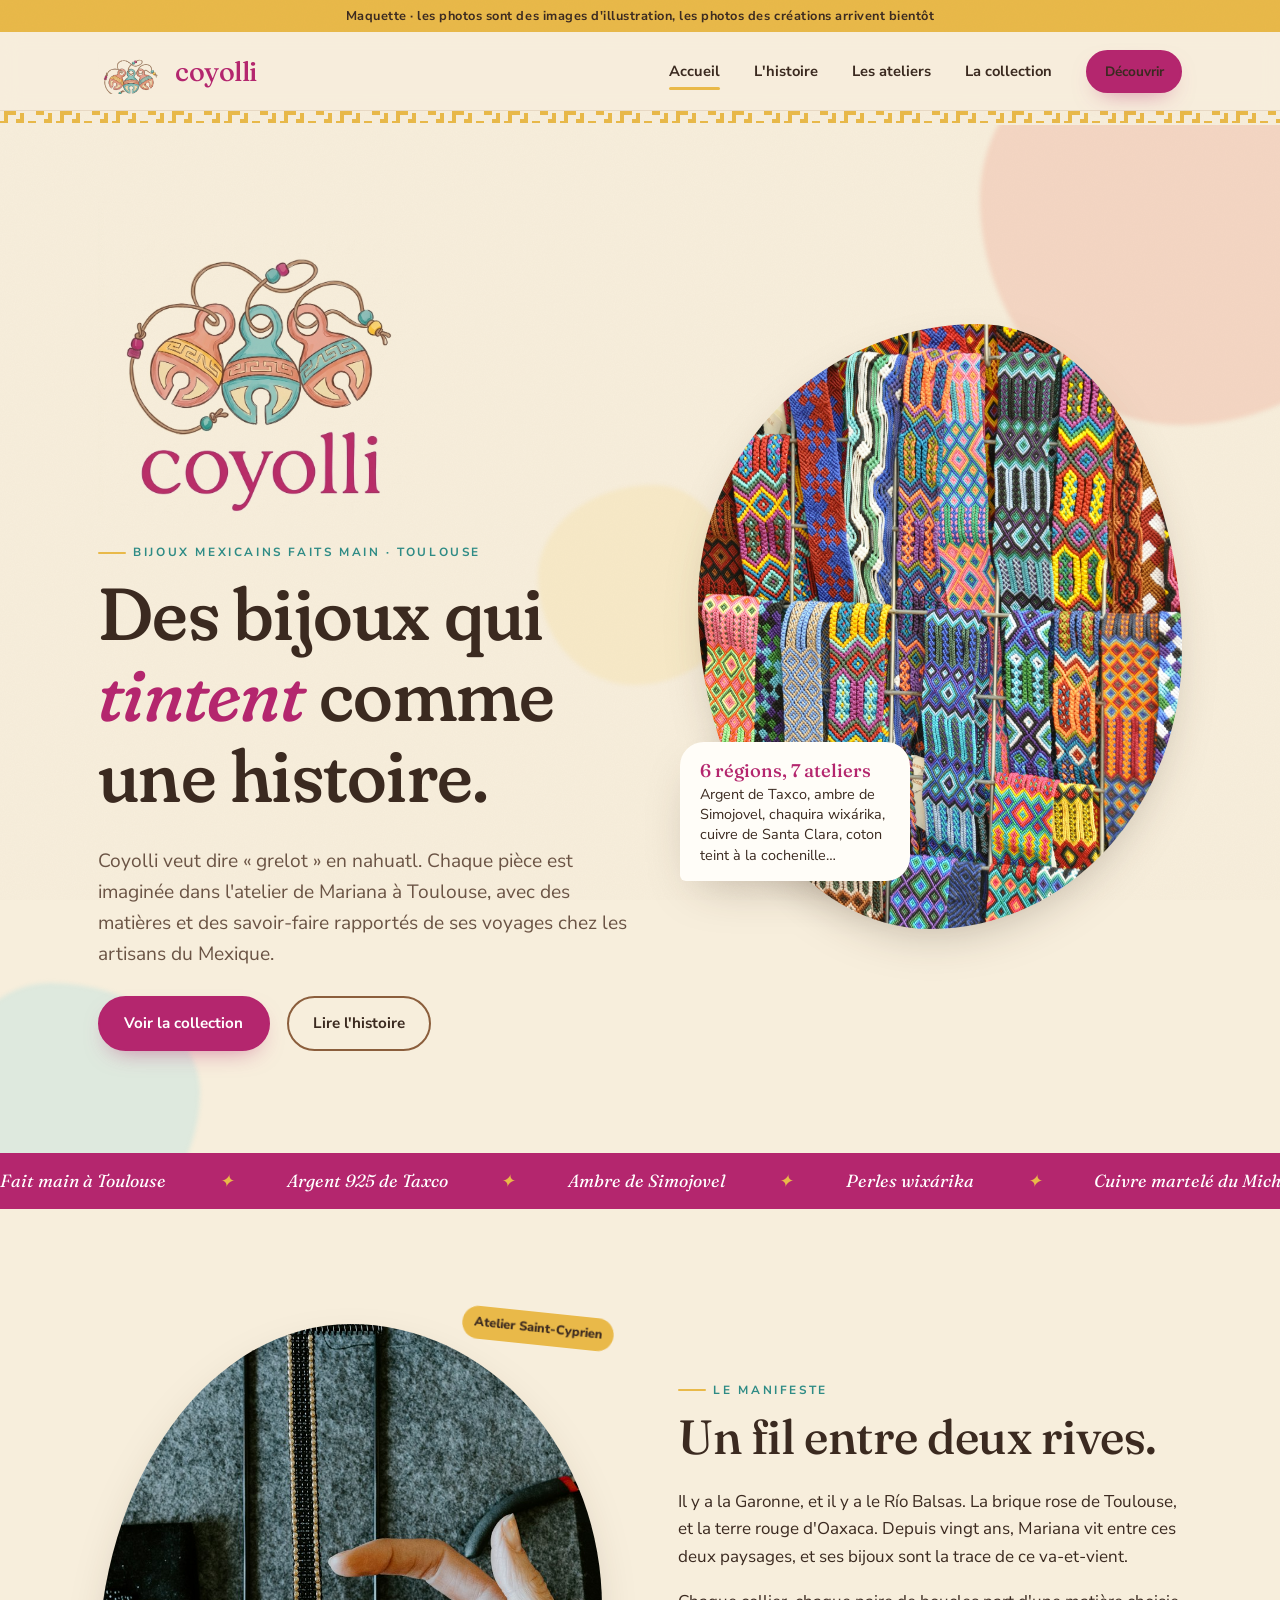
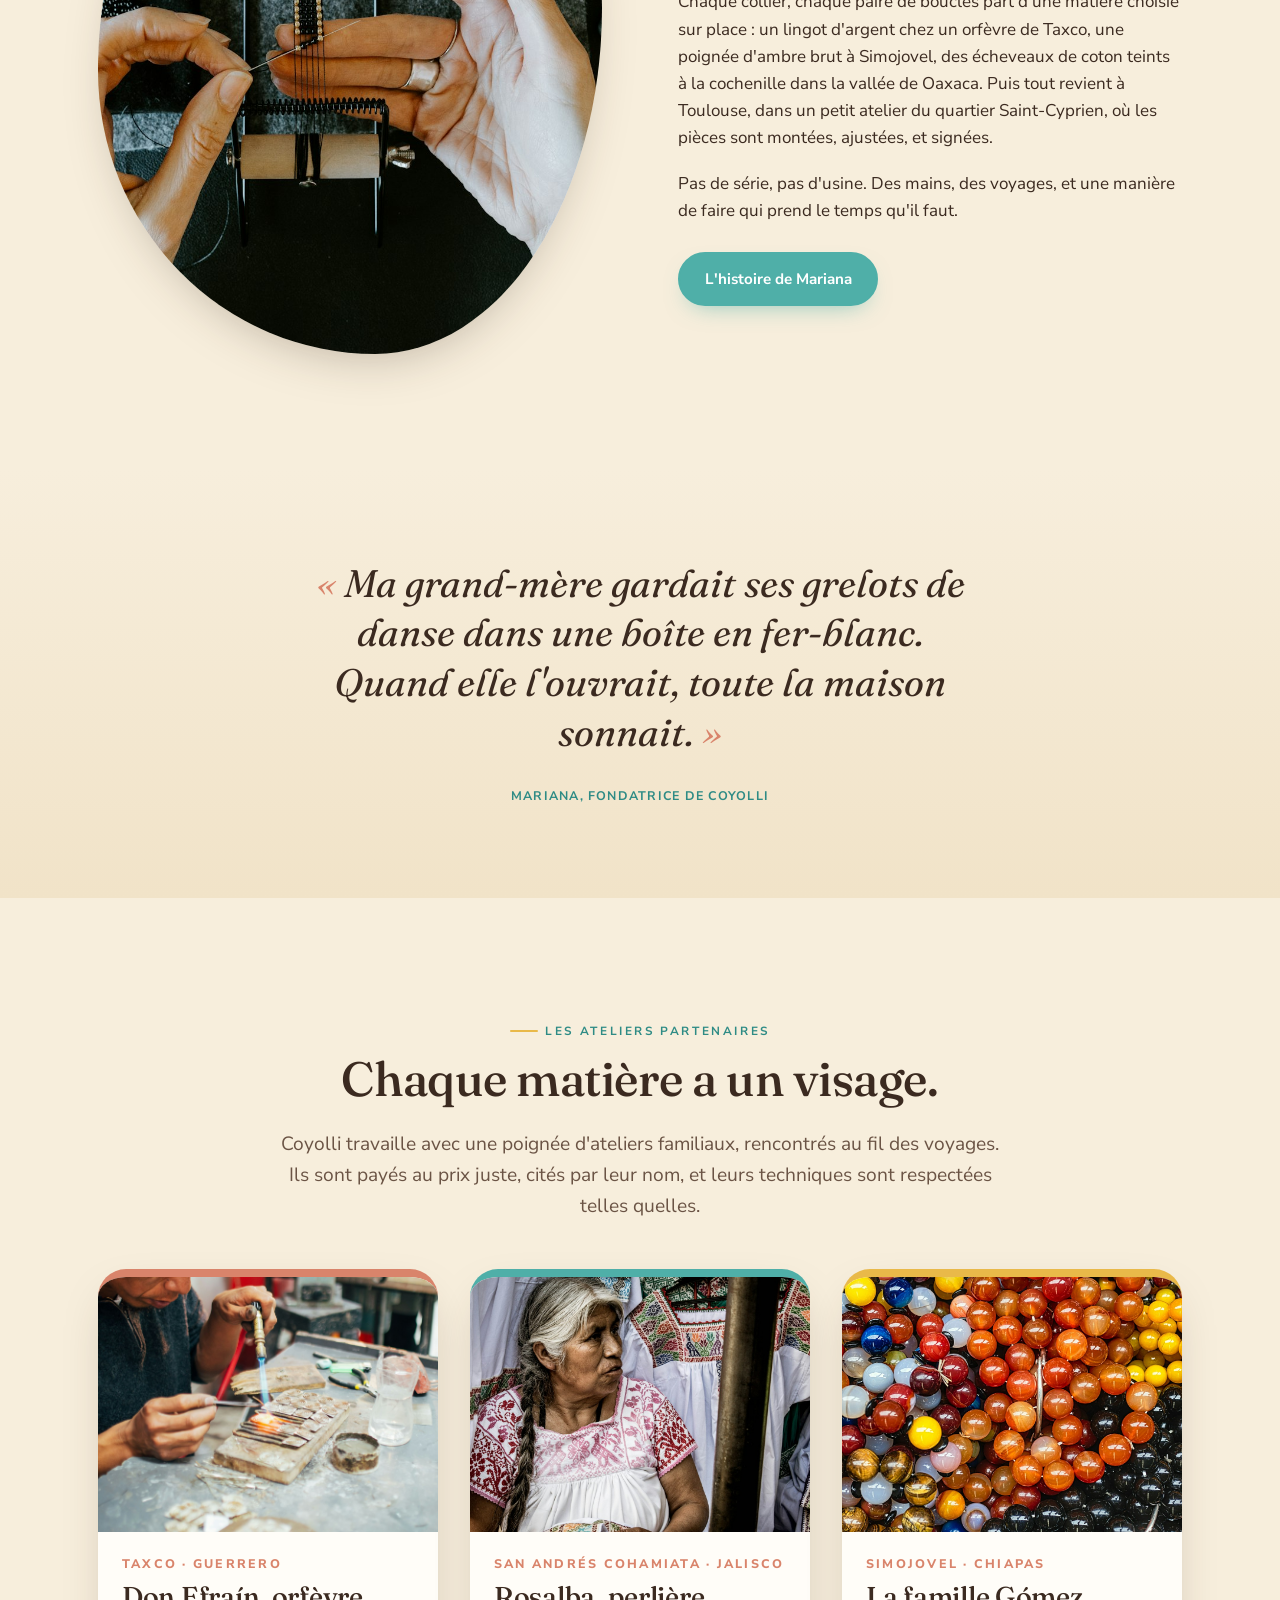
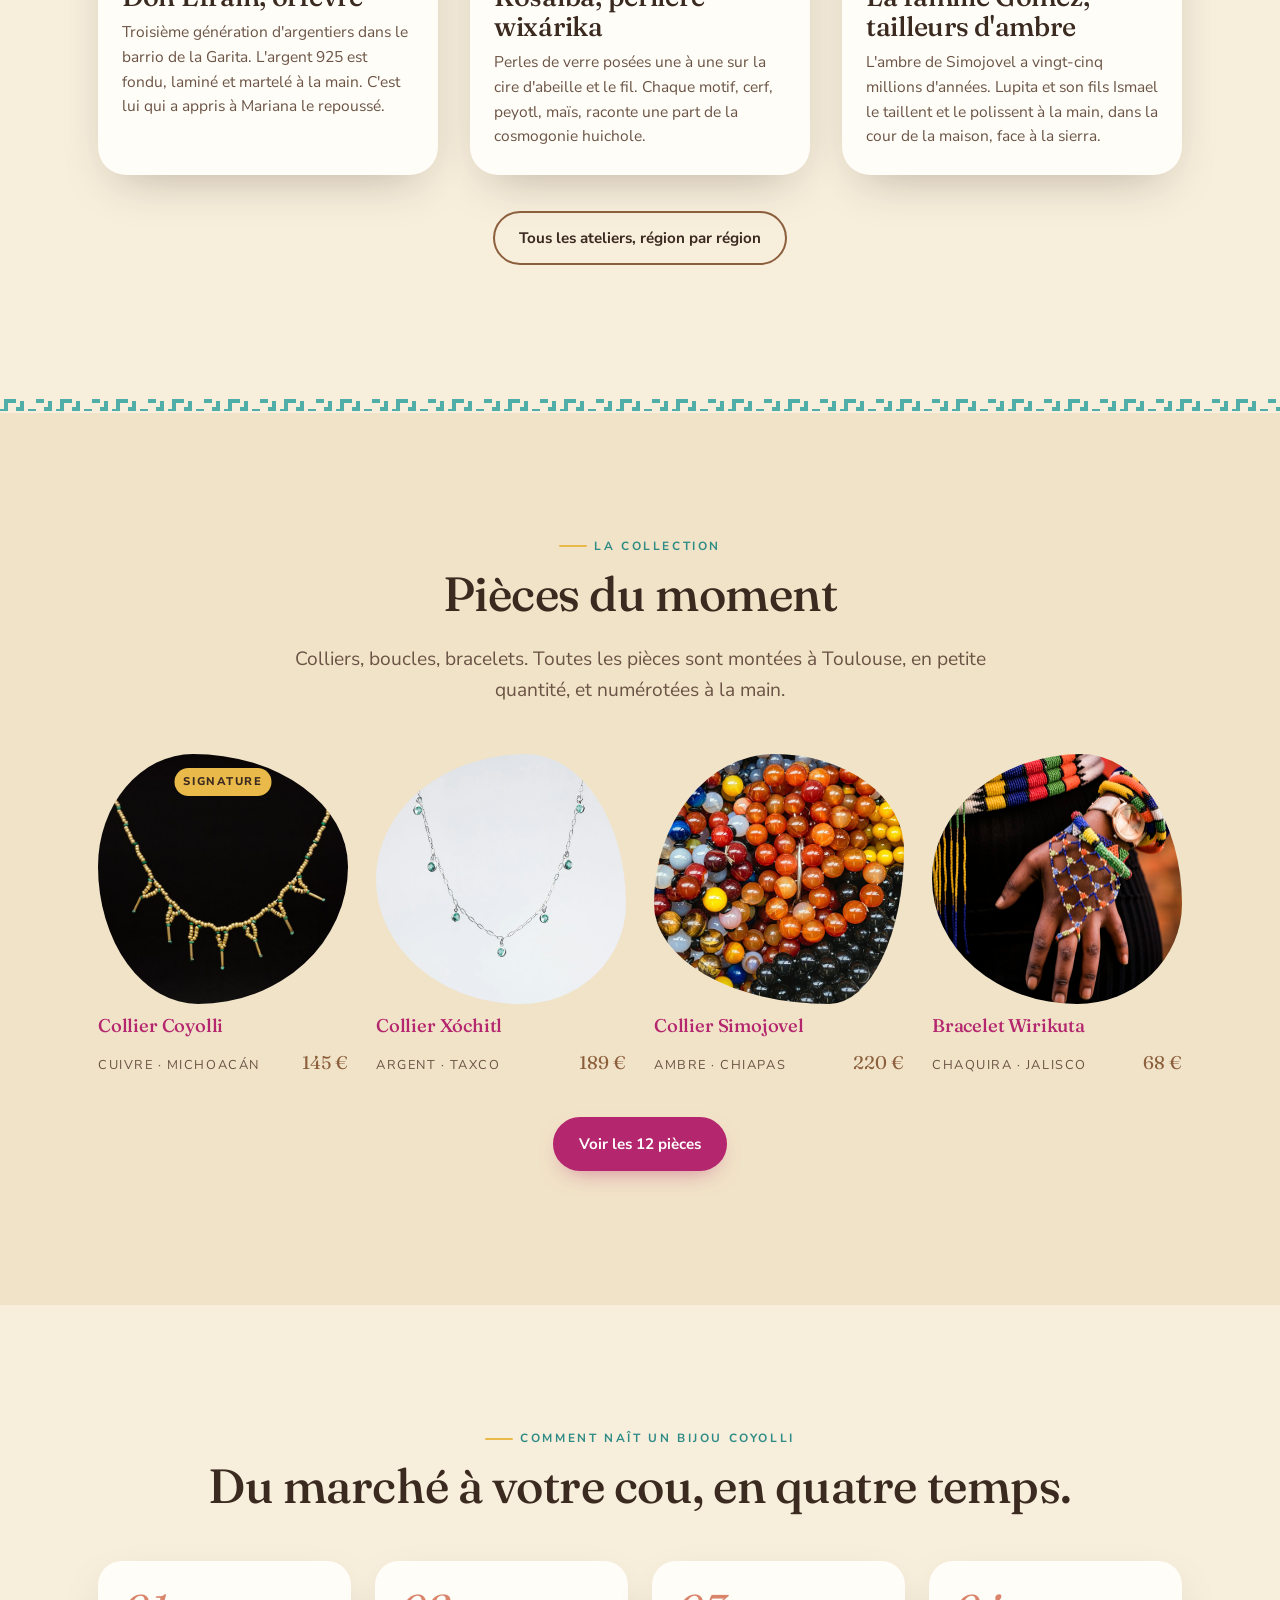
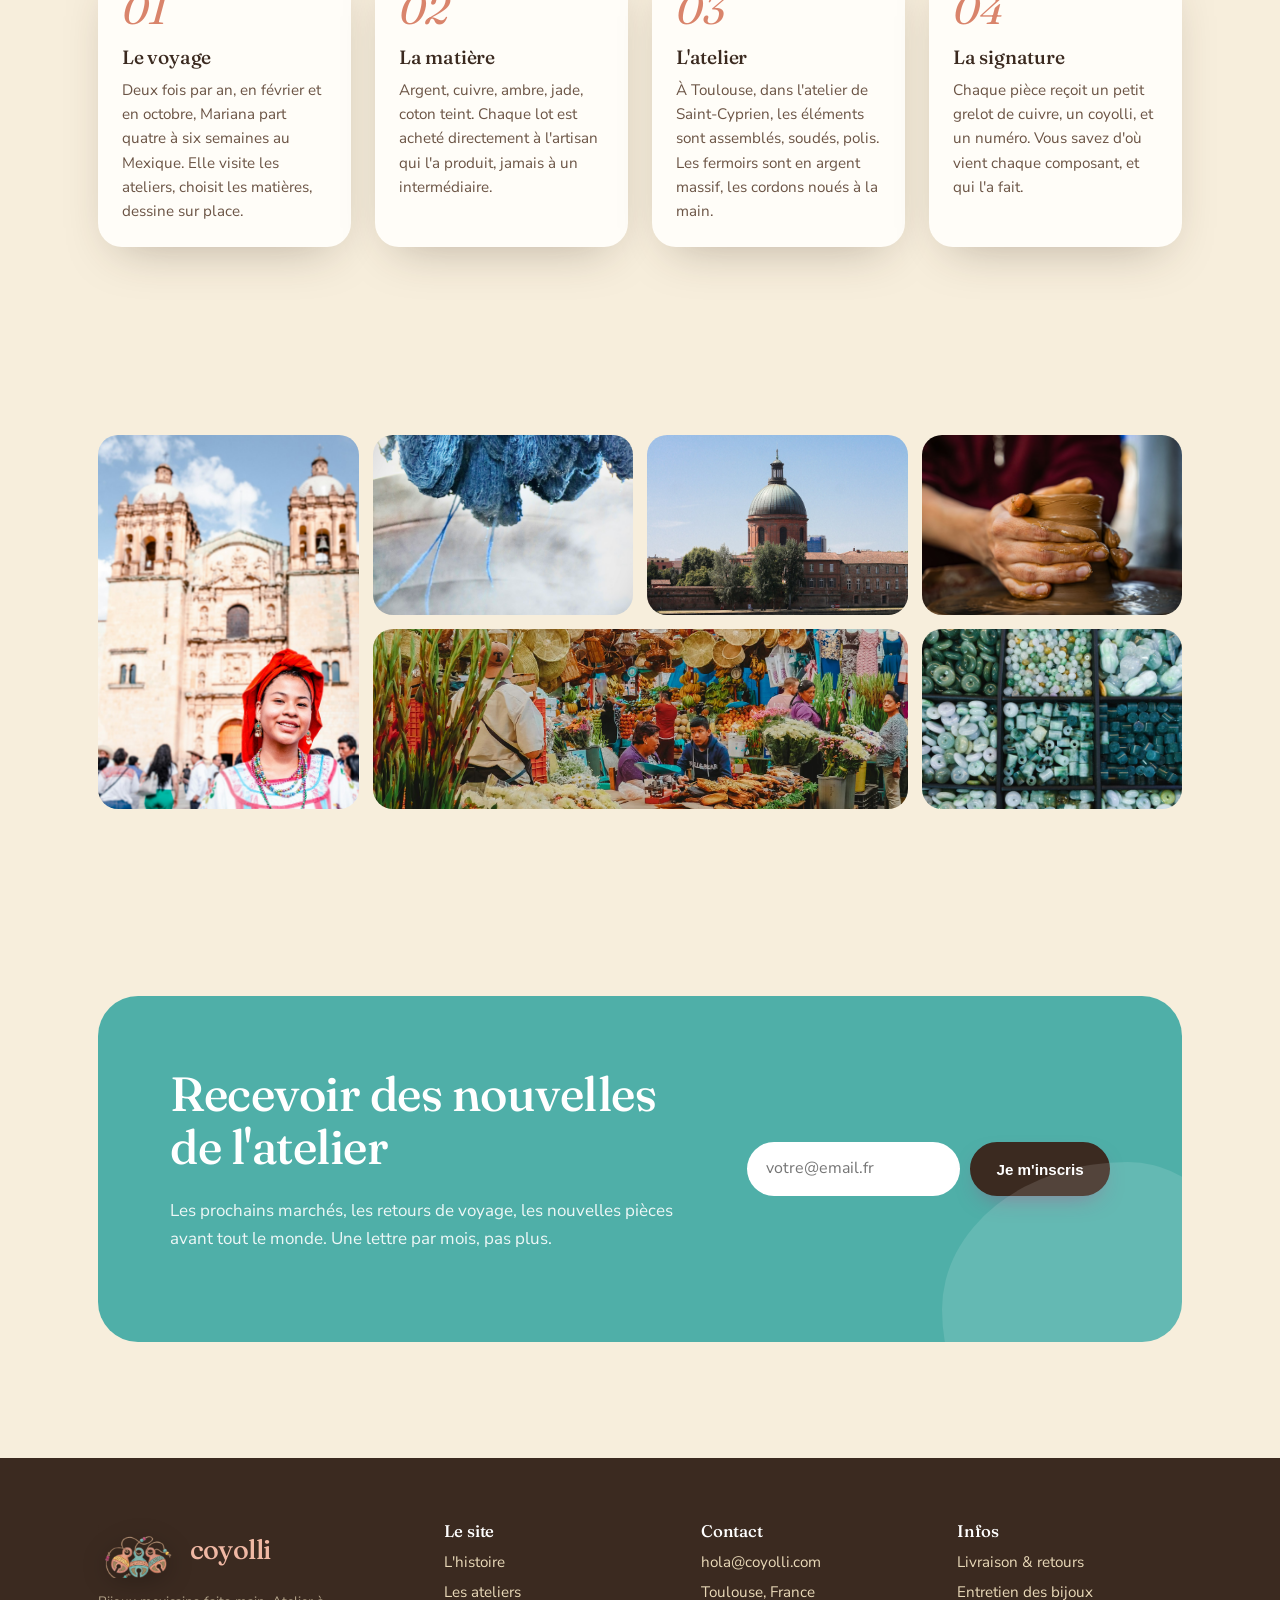
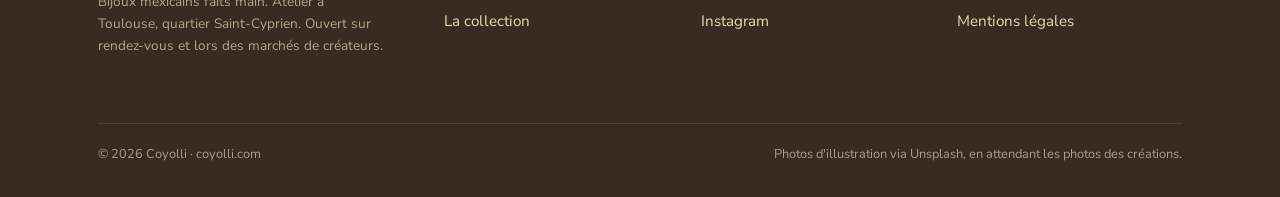
==== index.html @ fd905ce4 "Maquette du site Coyolli : accueil, histoire, ateliers, collection" ====
<!DOCTYPE html>
<html lang="fr">
<head>
<meta charset="utf-8">
<meta name="viewport" content="width=device-width, initial-scale=1">
<title>Coyolli · Bijoux mexicains faits main, de l'atelier de Mariana à Toulouse</title>
<meta name="description" content="Coyolli, ce sont des bijoux nés entre Toulouse et le Mexique : argent de Taxco, ambre du Chiapas, perles wixárika, cuivre du Michoacán, assemblés à la main par Mariana dans son atelier de Saint-Cyprien.">
<meta property="og:title" content="Coyolli · Bijoux mexicains faits main">
<meta property="og:description" content="Des bijoux qui racontent une histoire, de la Sierra Madre aux bords de la Garonne.">
<meta property="og:image" content="https://coyolli.com/assets/img/hero-textiles.jpg">
<meta property="og:url" content="https://coyolli.com/">
<link rel="icon" type="image/png" href="assets/favicon-64.png">
<link rel="apple-touch-icon" href="assets/favicon.png">
<link rel="preconnect" href="https://fonts.googleapis.com">
<link rel="preconnect" href="https://fonts.gstatic.com" crossorigin>
<link href="https://fonts.googleapis.com/css2?family=Fraunces:ital,opsz,wght,SOFT,WONK@0,9..144,300..700,0..100,0..1;1,9..144,300..700,0..100,0..1&family=Nunito+Sans:ital,opsz,wght@0,6..12,400;0,6..12,700;0,6..12,800;1,6..12,400&display=swap" rel="stylesheet">
<link rel="stylesheet" href="assets/css/style.css">
</head>
<body>

<div class="mock">Maquette · les photos sont des images d'illustration, les photos des créations arrivent bientôt</div>

<header class="header">
  <div class="wrap">
    <a class="brand" href="index.html" aria-label="Coyolli, accueil">
      <img src="assets/logo-mark.png" alt="">
      <span>coyolli</span>
    </a>
    <button class="burger" aria-label="Menu" aria-expanded="false"><span></span><span></span><span></span></button>
    <nav class="nav">
      <a href="index.html" aria-current="page">Accueil</a>
      <a href="histoire.html">L'histoire</a>
      <a href="ateliers.html">Les ateliers</a>
      <a href="collection.html">La collection</a>
      <a class="btn" href="collection.html">Découvrir</a>
    </nav>
  </div>
</header>
<div class="greca"></div>

<main>

<!-- ============ HERO ============ -->
<section class="hero">
  <div class="blob blob--1"></div>
  <div class="blob blob--2"></div>
  <div class="blob blob--3"></div>
  <div class="wrap">
    <div>
      <img class="hero__logo" src="assets/logo.png" alt="Coyolli, trois grelots de terre cuite et de turquoise reliés par un fil">
      <p class="eyebrow">Bijoux mexicains faits main · Toulouse</p>
      <h1>Des bijoux qui <em class="hl">tintent</em> comme une histoire.</h1>
      <p class="lead">Coyolli veut dire « grelot » en nahuatl. Chaque pièce est imaginée dans l'atelier de Mariana à Toulouse, avec des matières et des savoir-faire rapportés de ses voyages chez les artisans du Mexique.</p>
      <div class="hero__actions">
        <a class="btn" href="collection.html">Voir la collection</a>
        <a class="btn btn--ghost" href="histoire.html">Lire l'histoire</a>
      </div>
    </div>
    <div class="hero__visual">
      <img src="assets/img/hero-textiles.jpg" alt="Perles, fils et tissages colorés d'un marché mexicain">
      <div class="hero__badge">
        <strong>6 régions, 7 ateliers</strong>
        Argent de Taxco, ambre de Simojovel, chaquira wixárika, cuivre de Santa Clara, coton teint à la cochenille…
      </div>
    </div>
  </div>
</section>

<div class="marquee" aria-hidden="true">
  <div class="marquee__track">
    <span>Fait main à Toulouse</span><span>Argent 925 de Taxco</span><span>Ambre de Simojovel</span><span>Perles wixárika</span><span>Cuivre martelé du Michoacán</span><span>Cochenille de Teotitlán</span>
    <span>Fait main à Toulouse</span><span>Argent 925 de Taxco</span><span>Ambre de Simojovel</span><span>Perles wixárika</span><span>Cuivre martelé du Michoacán</span><span>Cochenille de Teotitlán</span>
  </div>
</div>

<!-- ============ MANIFESTE ============ -->
<section class="section">
  <div class="wrap story reveal">
    <div class="story__media story__media--round">
      <img src="assets/img/hands-pliers.jpg" alt="Mains de bijoutière travaillant un fil d'argent à la pince">
      <span class="pin">Atelier Saint-Cyprien</span>
    </div>
    <div class="story__text">
      <p class="eyebrow">Le manifeste</p>
      <h2>Un fil entre deux rives.</h2>
      <p>Il y a la Garonne, et il y a le Río Balsas. La brique rose de Toulouse, et la terre rouge d'Oaxaca. Depuis vingt ans, Mariana vit entre ces deux paysages, et ses bijoux sont la trace de ce va-et-vient.</p>
      <p>Chaque collier, chaque paire de boucles part d'une matière choisie sur place : un lingot d'argent chez un orfèvre de Taxco, une poignée d'ambre brut à Simojovel, des écheveaux de coton teints à la cochenille dans la vallée de Oaxaca. Puis tout revient à Toulouse, dans un petit atelier du quartier Saint-Cyprien, où les pièces sont montées, ajustées, et signées.</p>
      <p>Pas de série, pas d'usine. Des mains, des voyages, et une manière de faire qui prend le temps qu'il faut.</p>
      <a class="btn btn--turq" href="histoire.html">L'histoire de Mariana</a>
    </div>
  </div>
</section>

<!-- ============ COYOLLI, LE MOT ============ -->
<section class="quote">
  <div class="wrap">
    <blockquote>Ma grand-mère gardait ses grelots de danse dans une boîte en fer-blanc. Quand elle l'ouvrait, toute la maison sonnait.</blockquote>
    <cite>Mariana, fondatrice de Coyolli</cite>
  </div>
</section>

<!-- ============ ATELIERS ============ -->
<section class="section">
  <div class="wrap">
    <div class="center reveal">
      <p class="eyebrow" style="justify-content:center">Les ateliers partenaires</p>
      <h2>Chaque matière a un visage.</h2>
      <p class="lead">Coyolli travaille avec une poignée d'ateliers familiaux, rencontrés au fil des voyages. Ils sont payés au prix juste, cités par leur nom, et leurs techniques sont respectées telles quelles.</p>
    </div>
    <div class="grid grid--3 reveal" style="margin-top:48px">
      <article class="card card--terra">
        <div class="card__img"><img src="assets/img/silversmith-torch.jpg" alt="Orfèvre au chalumeau dans un atelier de Taxco"></div>
        <div class="card__body">
          <span class="card__region">Taxco · Guerrero</span>
          <h3>Don Efraín, orfèvre</h3>
          <p>Troisième génération d'argentiers dans le barrio de la Garita. L'argent 925 est fondu, laminé et martelé à la main. C'est lui qui a appris à Mariana le repoussé.</p>
        </div>
      </article>
      <article class="card card--turq">
        <div class="card__img"><img src="assets/img/woman-braids.jpg" alt="Artisane aux tresses grises, en huipil brodé"></div>
        <div class="card__body">
          <span class="card__region">San Andrés Cohamiata · Jalisco</span>
          <h3>Rosalba, perlière wixárika</h3>
          <p>Perles de verre posées une à une sur la cire d'abeille et le fil. Chaque motif, cerf, peyotl, maïs, raconte une part de la cosmogonie huichole.</p>
        </div>
      </article>
      <article class="card card--mustard">
        <div class="card__img"><img src="assets/img/amber-beads.jpg" alt="Perles d'ambre aux tons miel et orangé"></div>
        <div class="card__body">
          <span class="card__region">Simojovel · Chiapas</span>
          <h3>La famille Gómez, tailleurs d'ambre</h3>
          <p>L'ambre de Simojovel a vingt-cinq millions d'années. Lupita et son fils Ismael le taillent et le polissent à la main, dans la cour de la maison, face à la sierra.</p>
        </div>
      </article>
    </div>
    <p class="center" style="margin-top:36px"><a class="btn btn--ghost" href="ateliers.html">Tous les ateliers, région par région</a></p>
  </div>
</section>

<div class="greca greca--turq"></div>

<!-- ============ COLLECTION (aperçu) ============ -->
<section class="section" style="background:var(--cream-2)">
  <div class="wrap">
    <div class="center reveal">
      <p class="eyebrow" style="justify-content:center">La collection</p>
      <h2>Pièces du moment</h2>
      <p class="lead">Colliers, boucles, bracelets. Toutes les pièces sont montées à Toulouse, en petite quantité, et numérotées à la main.</p>
    </div>
    <div class="products reveal" style="margin-top:48px">
      <a class="product" href="collection.html#coyolli">
        <div class="product__img"><img src="assets/img/p-necklace-gold.jpg" alt="Collier Coyolli"><span class="product__tag product__tag--new">Signature</span></div>
        <h3>Collier Coyolli</h3>
        <div class="product__meta"><span class="product__origin">Cuivre · Michoacán</span><span class="product__price">145 €</span></div>
      </a>
      <a class="product" href="collection.html#xochitl">
        <div class="product__img"><img src="assets/img/p-necklace-silver-green.jpg" alt="Collier Xóchitl"></div>
        <h3>Collier Xóchitl</h3>
        <div class="product__meta"><span class="product__origin">Argent · Taxco</span><span class="product__price">189 €</span></div>
      </a>
      <a class="product" href="collection.html#simojovel">
        <div class="product__img"><img src="assets/img/amber-beads.jpg" alt="Collier Simojovel"></div>
        <h3>Collier Simojovel</h3>
        <div class="product__meta"><span class="product__origin">Ambre · Chiapas</span><span class="product__price">220 €</span></div>
      </a>
      <a class="product" href="collection.html#wirikuta">
        <div class="product__img"><img src="assets/img/p-bracelet-beads.jpg" alt="Bracelets Wirikuta"></div>
        <h3>Bracelet Wirikuta</h3>
        <div class="product__meta"><span class="product__origin">Chaquira · Jalisco</span><span class="product__price">68 €</span></div>
      </a>
    </div>
    <p class="center" style="margin-top:40px"><a class="btn" href="collection.html">Voir les 12 pièces</a></p>
  </div>
</section>

<!-- ============ PROCESSUS ============ -->
<section class="section">
  <div class="wrap">
    <div class="center reveal">
      <p class="eyebrow" style="justify-content:center">Comment naît un bijou Coyolli</p>
      <h2>Du marché à votre cou, en quatre temps.</h2>
    </div>
    <div class="steps reveal" style="margin-top:48px">
      <div class="step"><h3>Le voyage</h3><p>Deux fois par an, en février et en octobre, Mariana part quatre à six semaines au Mexique. Elle visite les ateliers, choisit les matières, dessine sur place.</p></div>
      <div class="step"><h3>La matière</h3><p>Argent, cuivre, ambre, jade, coton teint. Chaque lot est acheté directement à l'artisan qui l'a produit, jamais à un intermédiaire.</p></div>
      <div class="step"><h3>L'atelier</h3><p>À Toulouse, dans l'atelier de Saint-Cyprien, les éléments sont assemblés, soudés, polis. Les fermoirs sont en argent massif, les cordons noués à la main.</p></div>
      <div class="step"><h3>La signature</h3><p>Chaque pièce reçoit un petit grelot de cuivre, un coyolli, et un numéro. Vous savez d'où vient chaque composant, et qui l'a fait.</p></div>
    </div>
  </div>
</section>

<!-- ============ MOSAÏQUE ============ -->
<section class="section--tight">
  <div class="wrap">
    <div class="mosaic reveal">
      <img class="tall" src="assets/img/oaxaca-church.jpg" alt="Jeune femme en tenue traditionnelle devant l'église Santo Domingo à Oaxaca">
      <img src="assets/img/indigo-dye.jpg" alt="Écheveaux de laine trempés dans un bain d'indigo">
      <img src="assets/img/toulouse-grave.jpg" alt="Le dôme de la Grave à Toulouse, vu depuis la Garonne">
      <img class="wide" src="assets/img/market-oaxaca.jpg" alt="Marché de fleurs et d'artisanat à Oaxaca">
      <img src="assets/img/potter-hands.jpg" alt="Mains façonnant la terre">
      <img src="assets/img/jade-beads.jpg" alt="Perles de jade vert">
    </div>
  </div>
</section>

<!-- ============ NEWSLETTER ============ -->
<section class="section">
  <div class="wrap">
    <div class="cta reveal">
      <div>
        <h2>Recevoir des nouvelles de l'atelier</h2>
        <p>Les prochains marchés, les retours de voyage, les nouvelles pièces avant tout le monde. Une lettre par mois, pas plus.</p>
      </div>
      <form data-mock>
        <label for="email" class="visually-hidden" style="position:absolute;left:-9999px">Votre e-mail</label>
        <input id="email" type="email" placeholder="votre@email.fr" required>
        <button class="btn" type="submit">Je m'inscris</button>
      </form>
    </div>
  </div>
</section>

</main>

<footer class="footer">
  <div class="wrap">
    <div>
      <a class="brand" href="index.html"><img src="assets/logo-mark.png" alt=""><span>coyolli</span></a>
      <p class="footer__note">Bijoux mexicains faits main. Atelier à Toulouse, quartier Saint-Cyprien. Ouvert sur rendez-vous et lors des marchés de créateurs.</p>
    </div>
    <div>
      <h4>Le site</h4>
      <ul>
        <li><a href="histoire.html">L'histoire</a></li>
        <li><a href="ateliers.html">Les ateliers</a></li>
        <li><a href="collection.html">La collection</a></li>
      </ul>
    </div>
    <div>
      <h4>Contact</h4>
      <ul>
        <li><a href="mailto:hola@coyolli.com">hola@coyolli.com</a></li>
        <li>Toulouse, France</li>
        <li><a href="#">Instagram</a></li>
      </ul>
    </div>
    <div>
      <h4>Infos</h4>
      <ul>
        <li><a href="#">Livraison &amp; retours</a></li>
        <li><a href="#">Entretien des bijoux</a></li>
        <li><a href="#">Mentions légales</a></li>
      </ul>
    </div>
    <div class="footer__bottom">
      <span>© 2026 Coyolli · coyolli.com</span>
      <span>Photos d'illustration via Unsplash, en attendant les photos des créations.</span>
    </div>
  </div>
</footer>

<script src="assets/js/main.js"></script>
</body>
</html>
---- assets/css/style.css ----
/* ==========================================================
   COYOLLI — bijoux mexicains faits main · Toulouse
   Style : organique, chaleureux, palette tirée du logo
   ========================================================== */

:root{
  --cream:#F7EEDC;
  --cream-2:#F1E3C8;
  --sand:#E9D9B8;
  --ink:#3B2A20;
  --ink-soft:#6B5445;
  --brown:#8B5E3C;
  --magenta:#B4266E;
  --magenta-deep:#8E1B56;
  --terra:#D9846B;
  --terra-soft:#F0B8A4;
  --turq:#4FAFA8;
  --turq-deep:#2E8B85;
  --mustard:#E9B949;
  --white:#FFFDF8;

  --font-display:"Fraunces", Georgia, serif;
  --font-body:"Nunito Sans", system-ui, sans-serif;

  --max:1180px;
  --gutter:clamp(16px, 4vw, 48px);
  --radius-blob:58% 42% 52% 48% / 46% 54% 46% 54%;
  --shadow:0 18px 50px -20px rgba(59,42,32,.35);
}

*{box-sizing:border-box}
html{scroll-behavior:smooth}
body{
  margin:0;
  font-family:var(--font-body);
  color:var(--ink);
  background:var(--cream);
  line-height:1.6;
  font-size:17px;
  -webkit-font-smoothing:antialiased;
  overflow-x:hidden;
}
/* grain de papier */
body::before{
  content:"";position:fixed;inset:0;pointer-events:none;z-index:0;opacity:.35;
  background-image:url("data:image/svg+xml,%3Csvg xmlns='http://www.w3.org/2000/svg' width='200' height='200'%3E%3Cfilter id='n'%3E%3CfeTurbulence type='fractalNoise' baseFrequency='.9' numOctaves='2' stitchTiles='stitch'/%3E%3CfeColorMatrix values='0 0 0 0 0.35 0 0 0 0 0.25 0 0 0 0 0.15 0 0 0 .08 0'/%3E%3C/filter%3E%3Crect width='100%25' height='100%25' filter='url(%23n)'/%3E%3C/svg%3E");
}
main,header,footer{position:relative;z-index:1}

img{max-width:100%;display:block}
a{color:var(--magenta);text-decoration:none}
a:hover{color:var(--magenta-deep)}
h1,h2,h3,h4{font-family:var(--font-display);font-weight:500;line-height:1.1;margin:0 0 .5em;letter-spacing:-.01em}
h1{font-size:clamp(2.4rem,6vw,4.6rem);font-variation-settings:"SOFT" 100,"WONK" 1}
h2{font-size:clamp(1.9rem,4vw,3rem)}
h3{font-size:clamp(1.3rem,2.4vw,1.7rem)}
p{margin:0 0 1.1em}
.lead{font-size:1.2rem;color:var(--ink-soft);max-width:60ch}
em.hl{font-style:italic;color:var(--magenta)}
.eyebrow{
  font-family:var(--font-body);text-transform:uppercase;letter-spacing:.22em;font-size:.74rem;font-weight:700;
  color:var(--turq-deep);display:inline-flex;align-items:center;gap:.6em;margin-bottom:1em;
}
.eyebrow::before{content:"";width:28px;height:2px;background:var(--mustard);border-radius:2px}

.wrap{max-width:var(--max);margin:0 auto;padding:0 var(--gutter)}
.section{padding:clamp(64px,9vw,120px) 0}
.section--tight{padding:clamp(40px,6vw,72px) 0}
.center{text-align:center}
.center .lead{margin-inline:auto}

/* ---------- boutons ---------- */
.btn{
  display:inline-flex;align-items:center;gap:.6em;
  padding:.85em 1.6em;border-radius:999px;font-weight:700;font-size:.95rem;
  background:var(--magenta);color:#fff;border:2px solid var(--magenta);
  transition:transform .2s ease,background .2s ease,box-shadow .2s ease;
  box-shadow:0 10px 24px -12px rgba(180,38,110,.6);
}
.btn:hover{transform:translateY(-2px);background:var(--magenta-deep);color:#fff}
.btn--ghost{background:transparent;color:var(--ink);border-color:var(--brown);box-shadow:none}
.btn--ghost:hover{background:var(--brown);color:#fff}
.btn--turq{background:var(--turq);border-color:var(--turq);box-shadow:0 10px 24px -12px rgba(79,175,168,.7)}
.btn--turq:hover{background:var(--turq-deep)}

/* ---------- header ---------- */
.header{
  position:sticky;top:0;z-index:50;
  background:rgba(247,238,220,.85);backdrop-filter:blur(10px);
  border-bottom:1px solid rgba(139,94,60,.15);
}
.header .wrap{display:flex;align-items:center;justify-content:space-between;height:78px}
.brand{display:flex;align-items:center;gap:.7em;color:var(--magenta)}
.brand img{height:46px;width:auto}
.brand span{font-family:var(--font-display);font-size:1.7rem;font-weight:500;letter-spacing:-.02em;line-height:1}
.nav{display:flex;gap:2em;align-items:center}
.nav a{color:var(--ink);font-weight:700;font-size:.92rem;position:relative;padding:.3em 0}
.nav a::after{content:"";position:absolute;left:0;right:0;bottom:-2px;height:3px;border-radius:3px;background:var(--mustard);transform:scaleX(0);transform-origin:left;transition:transform .25s}
.nav a:hover::after,.nav a[aria-current="page"]::after{transform:scaleX(1)}
.nav .btn{padding:.6em 1.2em;font-size:.85rem}
.burger{display:none;background:none;border:0;cursor:pointer;padding:8px}
.burger span{display:block;width:26px;height:3px;background:var(--ink);margin:5px 0;border-radius:3px;transition:.25s}
@media (max-width:820px){
  .burger{display:block}
  .nav{
    position:fixed;inset:78px 0 auto 0;background:var(--cream);flex-direction:column;align-items:flex-start;
    padding:24px var(--gutter) 32px;gap:1.2em;border-bottom:1px solid rgba(139,94,60,.2);
    transform:translateY(-120%);transition:transform .3s ease;box-shadow:var(--shadow);
  }
  .nav.is-open{transform:translateY(0)}
}

/* ---------- bandeau greca (motif de Mitla, comme sur le logo) ---------- */
.greca{
  height:14px;width:100%;
  background-color:var(--cream);
  background-image:url("data:image/svg+xml,%3Csvg xmlns='http://www.w3.org/2000/svg' width='56' height='14' viewBox='0 0 56 14'%3E%3Cpath d='M0 12h8V4h8v8h8V2h-4v6h-4V0H4v10H0zM28 12h8V4h8v8h8V2h-4v6h-4V0h-8v10h-8z' fill='%23E9B949'/%3E%3C/svg%3E");
  background-repeat:repeat-x;background-size:56px 14px;
}
.greca--terra{background-image:url("data:image/svg+xml,%3Csvg xmlns='http://www.w3.org/2000/svg' width='56' height='14' viewBox='0 0 56 14'%3E%3Cpath d='M0 12h8V4h8v8h8V2h-4v6h-4V0H4v10H0zM28 12h8V4h8v8h8V2h-4v6h-4V0h-8v10h-8z' fill='%23D9846B'/%3E%3C/svg%3E")}
.greca--turq{background-image:url("data:image/svg+xml,%3Csvg xmlns='http://www.w3.org/2000/svg' width='56' height='14' viewBox='0 0 56 14'%3E%3Cpath d='M0 12h8V4h8v8h8V2h-4v6h-4V0H4v10H0zM28 12h8V4h8v8h8V2h-4v6h-4V0h-8v10h-8z' fill='%234FAFA8'/%3E%3C/svg%3E")}

/* ---------- séparateurs ondulés ---------- */
.wave{display:block;width:100%;height:60px}
.wave--flip{transform:scaleY(-1)}

/* ---------- HERO ---------- */
.hero{position:relative;overflow:hidden;padding:clamp(40px,6vw,80px) 0 clamp(60px,8vw,110px)}
.hero .wrap{display:grid;grid-template-columns:1.05fr .95fr;gap:clamp(24px,5vw,72px);align-items:center}
.hero__logo{width:min(320px,70%);margin-bottom:1.2rem}
.hero h1{margin-bottom:.4em}
.hero__actions{display:flex;gap:1em;flex-wrap:wrap;margin-top:1.6em}
.hero__visual{position:relative}
.hero__visual img{
  width:100%;aspect-ratio:4/5;object-fit:cover;
  border-radius:var(--radius-blob);box-shadow:var(--shadow);
}
.hero__badge{
  position:absolute;left:-18px;bottom:8%;background:var(--white);padding:16px 20px;border-radius:24px 24px 24px 6px;
  box-shadow:var(--shadow);max-width:230px;font-size:.9rem;line-height:1.4;
}
.hero__badge strong{display:block;font-family:var(--font-display);font-size:1.15rem;color:var(--magenta);font-weight:500}
.blob{position:absolute;z-index:-1;border-radius:var(--radius-blob);opacity:.45;filter:blur(2px)}
.blob--1{width:420px;height:420px;background:var(--terra-soft);top:-120px;right:-120px}
.blob--2{width:260px;height:260px;background:#BFE2DF;bottom:-90px;left:-60px;border-radius:42% 58% 55% 45% / 55% 42% 58% 45%}
.blob--3{width:200px;height:200px;background:#F6DFA1;top:35%;left:42%;opacity:.35}
@media (max-width:820px){
  .hero .wrap{grid-template-columns:1fr}
  .hero__visual img{aspect-ratio:5/4}
  .hero__badge{left:8px;bottom:-20px}
}

/* ---------- marquee ---------- */
.marquee{overflow:hidden;background:var(--magenta);color:#fff;padding:14px 0;font-family:var(--font-display);font-size:1.1rem;font-style:italic}
.marquee__track{display:flex;gap:3em;white-space:nowrap;animation:marquee 36s linear infinite;width:max-content}
.marquee__track span::after{content:"✦";margin-left:3em;color:var(--mustard)}
@keyframes marquee{to{transform:translateX(-50%)}}
@media (prefers-reduced-motion:reduce){.marquee__track{animation:none}}

/* ---------- récit en deux colonnes ---------- */
.story{display:grid;grid-template-columns:1fr 1fr;gap:clamp(28px,6vw,90px);align-items:center}
.story--rev .story__media{order:2}
.story__media{position:relative}
.story__media img{width:100%;aspect-ratio:4/5;object-fit:cover;border-radius:var(--radius-blob);box-shadow:var(--shadow)}
.story__media--round img{border-radius:50% 50% 45% 55% / 55% 45% 55% 45%}
.story__media .pin{
  position:absolute;right:-12px;top:-12px;background:var(--mustard);color:var(--ink);font-weight:800;font-size:.8rem;
  padding:.5em .9em;border-radius:999px;transform:rotate(6deg);box-shadow:var(--shadow)
}
.story__text p:last-of-type{margin-bottom:1.6em}
@media (max-width:820px){.story{grid-template-columns:1fr}.story--rev .story__media{order:0}}

/* ---------- citation ---------- */
.quote{
  text-align:center;padding:clamp(48px,7vw,96px) var(--gutter);
  background:linear-gradient(180deg,var(--cream) 0%,var(--cream-2) 100%);
}
.quote blockquote{
  font-family:var(--font-display);font-style:italic;font-size:clamp(1.5rem,3.4vw,2.4rem);
  max-width:26ch;margin:0 auto .6em;line-height:1.3;color:var(--ink);font-weight:400
}
.quote blockquote::before{content:"« ";color:var(--terra)}
.quote blockquote::after{content:" »";color:var(--terra)}
.quote cite{font-style:normal;font-weight:700;color:var(--turq-deep);letter-spacing:.1em;text-transform:uppercase;font-size:.78rem}

/* ---------- cartes ateliers ---------- */
.grid{display:grid;gap:clamp(18px,3vw,32px)}
.grid--3{grid-template-columns:repeat(3,1fr)}
.grid--2{grid-template-columns:repeat(2,1fr)}
.grid--4{grid-template-columns:repeat(4,1fr)}
@media (max-width:980px){.grid--3,.grid--4{grid-template-columns:repeat(2,1fr)}}
@media (max-width:600px){.grid--3,.grid--2,.grid--4{grid-template-columns:1fr}}

.card{
  background:var(--white);border-radius:28px;overflow:hidden;box-shadow:var(--shadow);
  display:flex;flex-direction:column;transition:transform .25s ease;
}
.card:hover{transform:translateY(-4px)}
.card__img{aspect-ratio:4/3;overflow:hidden}
.card__img img{width:100%;height:100%;object-fit:cover;transition:transform .6s ease}
.card:hover .card__img img{transform:scale(1.05)}
.card__body{padding:22px 24px 26px}
.card__body h3{margin-bottom:.3em}
.card__region{font-size:.78rem;text-transform:uppercase;letter-spacing:.18em;color:var(--terra);font-weight:800;margin-bottom:.6em;display:block}
.card__body p{color:var(--ink-soft);font-size:.97rem;margin-bottom:0}
.card--terra{border-top:8px solid var(--terra)}
.card--turq{border-top:8px solid var(--turq)}
.card--mustard{border-top:8px solid var(--mustard)}
.card--magenta{border-top:8px solid var(--magenta)}

/* ---------- produits ---------- */
.products{display:grid;grid-template-columns:repeat(4,1fr);gap:clamp(16px,2.6vw,28px)}
@media (max-width:1000px){.products{grid-template-columns:repeat(3,1fr)}}
@media (max-width:720px){.products{grid-template-columns:repeat(2,1fr)}}
.product{position:relative;display:flex;flex-direction:column;gap:.7em}
.product__img{
  position:relative;aspect-ratio:1/1;overflow:hidden;background:var(--sand);
  border-radius:38% 62% 60% 40% / 45% 45% 55% 55%;transition:border-radius .5s ease;
}
.product:nth-child(2n) .product__img{border-radius:60% 40% 42% 58% / 50% 60% 40% 50%}
.product:nth-child(3n) .product__img{border-radius:48% 52% 30% 70% / 60% 38% 62% 40%}
.product:hover .product__img{border-radius:32px}
.product__img img{width:100%;height:100%;object-fit:cover;transition:transform .6s ease}
.product:hover .product__img img{transform:scale(1.06)}
.product__tag{
  position:absolute;top:14px;left:50%;transform:translateX(-50%);white-space:nowrap;background:var(--white);color:var(--magenta);font-size:.7rem;font-weight:800;
  letter-spacing:.14em;text-transform:uppercase;padding:.45em .8em;border-radius:999px;
}
.product__tag--new{background:var(--mustard);color:var(--ink)}
.product__tag--soon{background:var(--turq);color:#fff}
.product h3{font-size:1.15rem;margin:0}
.product__meta{display:flex;justify-content:space-between;align-items:baseline;gap:1em}
.product__meta .product__origin{flex:1}
.product__price{white-space:nowrap}
.product__origin{font-size:.8rem;color:var(--ink-soft);text-transform:uppercase;letter-spacing:.12em}
.product__price{font-family:var(--font-display);font-size:1.15rem;color:var(--brown)}
.product__desc{font-size:.92rem;color:var(--ink-soft);margin:0}

/* ---------- étapes (processus) ---------- */
.steps{counter-reset:step;display:grid;grid-template-columns:repeat(4,1fr);gap:24px;position:relative}
@media (max-width:980px){.steps{grid-template-columns:repeat(2,1fr)}}
@media (max-width:560px){.steps{grid-template-columns:1fr}}
.step{position:relative;padding:28px 24px 24px;background:var(--white);border-radius:24px;box-shadow:var(--shadow)}
.step::before{
  counter-increment:step;content:counter(step,decimal-leading-zero);
  font-family:var(--font-display);font-size:2.6rem;color:var(--terra);line-height:1;display:block;margin-bottom:.4em;font-style:italic
}
.step h3{font-size:1.2rem}
.step p{font-size:.95rem;color:var(--ink-soft);margin:0}

/* ---------- carte du mexique (liste des régions) ---------- */
.regions{display:grid;grid-template-columns:1fr 1fr;gap:clamp(24px,5vw,72px);align-items:start}
@media (max-width:900px){.regions{grid-template-columns:1fr}}
.region{
  display:grid;grid-template-columns:64px 1fr;gap:18px;padding:22px 0;border-bottom:1px dashed rgba(139,94,60,.35)
}
.region:last-child{border-bottom:0}
.region__dot{
  width:64px;height:64px;border-radius:50%;display:grid;place-items:center;font-family:var(--font-display);font-size:1.4rem;color:#fff;font-style:italic
}
.region h3{font-size:1.25rem;margin-bottom:.2em}
.region p{margin:0;color:var(--ink-soft);font-size:.96rem}
.region small{display:block;color:var(--terra);font-weight:800;letter-spacing:.14em;text-transform:uppercase;font-size:.72rem;margin-bottom:.35em}
.mapcard{
  position:sticky;top:110px;background:var(--white);border-radius:32px;padding:28px;box-shadow:var(--shadow)
}
.mapcard svg{width:100%;height:auto}
.mapcard figcaption{font-size:.85rem;color:var(--ink-soft);margin-top:12px;text-align:center}

/* ---------- galerie mosaïque ---------- */
.mosaic{display:grid;grid-template-columns:repeat(4,1fr);grid-auto-rows:180px;gap:14px;grid-auto-flow:dense}
.mosaic img{width:100%;height:100%;object-fit:cover;border-radius:20px}
.mosaic .tall{grid-row:span 2}
.mosaic .wide{grid-column:span 2}
@media (max-width:760px){.mosaic{grid-template-columns:repeat(2,1fr);grid-auto-rows:150px}}

/* ---------- timeline ---------- */
.timeline{position:relative;padding-left:32px;max-width:720px}
.timeline::before{content:"";position:absolute;left:8px;top:0;bottom:0;width:3px;border-radius:3px;background:linear-gradient(var(--turq),var(--mustard),var(--terra),var(--magenta))}
.tl{position:relative;padding:0 0 32px 24px}
.tl::before{content:"";position:absolute;left:-30px;top:6px;width:18px;height:18px;border-radius:50%;background:var(--cream);border:4px solid var(--magenta)}
.tl:nth-child(odd)::before{border-color:var(--turq)}
.tl time{font-family:var(--font-display);font-size:1.4rem;color:var(--terra);font-style:italic;display:block;margin-bottom:.15em}
.tl h3{font-size:1.2rem;margin-bottom:.3em}
.tl p{color:var(--ink-soft);margin:0}

/* ---------- bloc newsletter / contact ---------- */
.cta{
  background:var(--turq);color:#fff;border-radius:40px;padding:clamp(36px,6vw,72px);
  display:grid;grid-template-columns:1.2fr .8fr;gap:32px;align-items:center;position:relative;overflow:hidden
}
.cta::after{content:"";position:absolute;width:320px;height:320px;right:-80px;bottom:-140px;background:rgba(255,255,255,.12);border-radius:var(--radius-blob)}
.cta h2{color:#fff}
.cta p{color:rgba(255,255,255,.9)}
.cta form{display:flex;gap:10px;flex-wrap:wrap}
.cta input{flex:1;min-width:200px;padding:.9em 1.2em;border-radius:999px;border:0;font:inherit;font-size:1rem}
.cta .btn{background:var(--ink);border-color:var(--ink)}
.cta .btn:hover{background:var(--magenta);border-color:var(--magenta)}
@media (max-width:820px){.cta{grid-template-columns:1fr}}

/* ---------- footer ---------- */
.footer{background:var(--ink);color:#E9D9B8;padding:64px 0 32px;margin-top:0}
.footer .wrap{display:grid;grid-template-columns:1.4fr 1fr 1fr 1fr;gap:32px}
@media (max-width:820px){.footer .wrap{grid-template-columns:1fr 1fr}}
@media (max-width:520px){.footer .wrap{grid-template-columns:1fr}}
.footer h4{color:#fff;font-size:1.05rem;margin-bottom:.6em}
.footer a{color:#E9D9B8}
.footer a:hover{color:var(--mustard)}
.footer ul{list-style:none;padding:0;margin:0}
.footer li{margin:.35em 0;font-size:.95rem}
.footer .brand{color:var(--terra-soft)}
.footer .brand img{height:56px;filter:drop-shadow(0 4px 12px rgba(0,0,0,.35))}
.footer__note{font-size:.85rem;opacity:.7;max-width:36ch;margin-top:1em}
.footer__bottom{grid-column:1/-1;border-top:1px solid rgba(233,217,184,.2);padding-top:20px;margin-top:20px;font-size:.8rem;opacity:.65;display:flex;justify-content:space-between;flex-wrap:wrap;gap:8px}

/* ---------- bannière maquette ---------- */
.mock{
  background:var(--mustard);color:var(--ink);font-size:.8rem;font-weight:700;text-align:center;padding:6px var(--gutter);letter-spacing:.04em
}

/* ---------- page header ---------- */
.pagehead{padding:clamp(48px,7vw,96px) 0 clamp(24px,4vw,40px);position:relative}
.pagehead h1{max-width:18ch}
.pagehead .lead{margin-top:.6em}

/* ---------- reveal ---------- */
.reveal{opacity:0;transform:translateY(24px);transition:opacity .7s ease,transform .7s ease}
.reveal.is-visible{opacity:1;transform:none}
@media (prefers-reduced-motion:reduce){.reveal{opacity:1;transform:none;transition:none}}

/* ---------- prose ---------- */
.prose{max-width:68ch}
.prose p{font-size:1.08rem}
.prose h2{margin-top:1.6em}
.prose .dropcap::first-letter{
  font-family:var(--font-display);font-size:4.2em;float:left;line-height:.8;padding:.08em .12em 0 0;color:var(--magenta);font-style:italic
}
.aside{
  background:var(--white);border-left:6px solid var(--mustard);padding:20px 24px;border-radius:0 24px 24px 0;margin:2em 0;font-size:.98rem;color:var(--ink-soft)
}
.aside strong{color:var(--ink)}
.two-col{display:grid;grid-template-columns:1fr 1fr;gap:clamp(24px,5vw,72px);align-items:start}
@media (max-width:900px){.two-col{grid-template-columns:1fr}}
.sticky{position:sticky;top:110px}

.chips{display:flex;flex-wrap:wrap;gap:8px;margin:1em 0 0}
.chip{background:var(--cream-2);border:1px solid rgba(139,94,60,.25);padding:.4em .9em;border-radius:999px;font-size:.82rem;font-weight:700;color:var(--brown)}
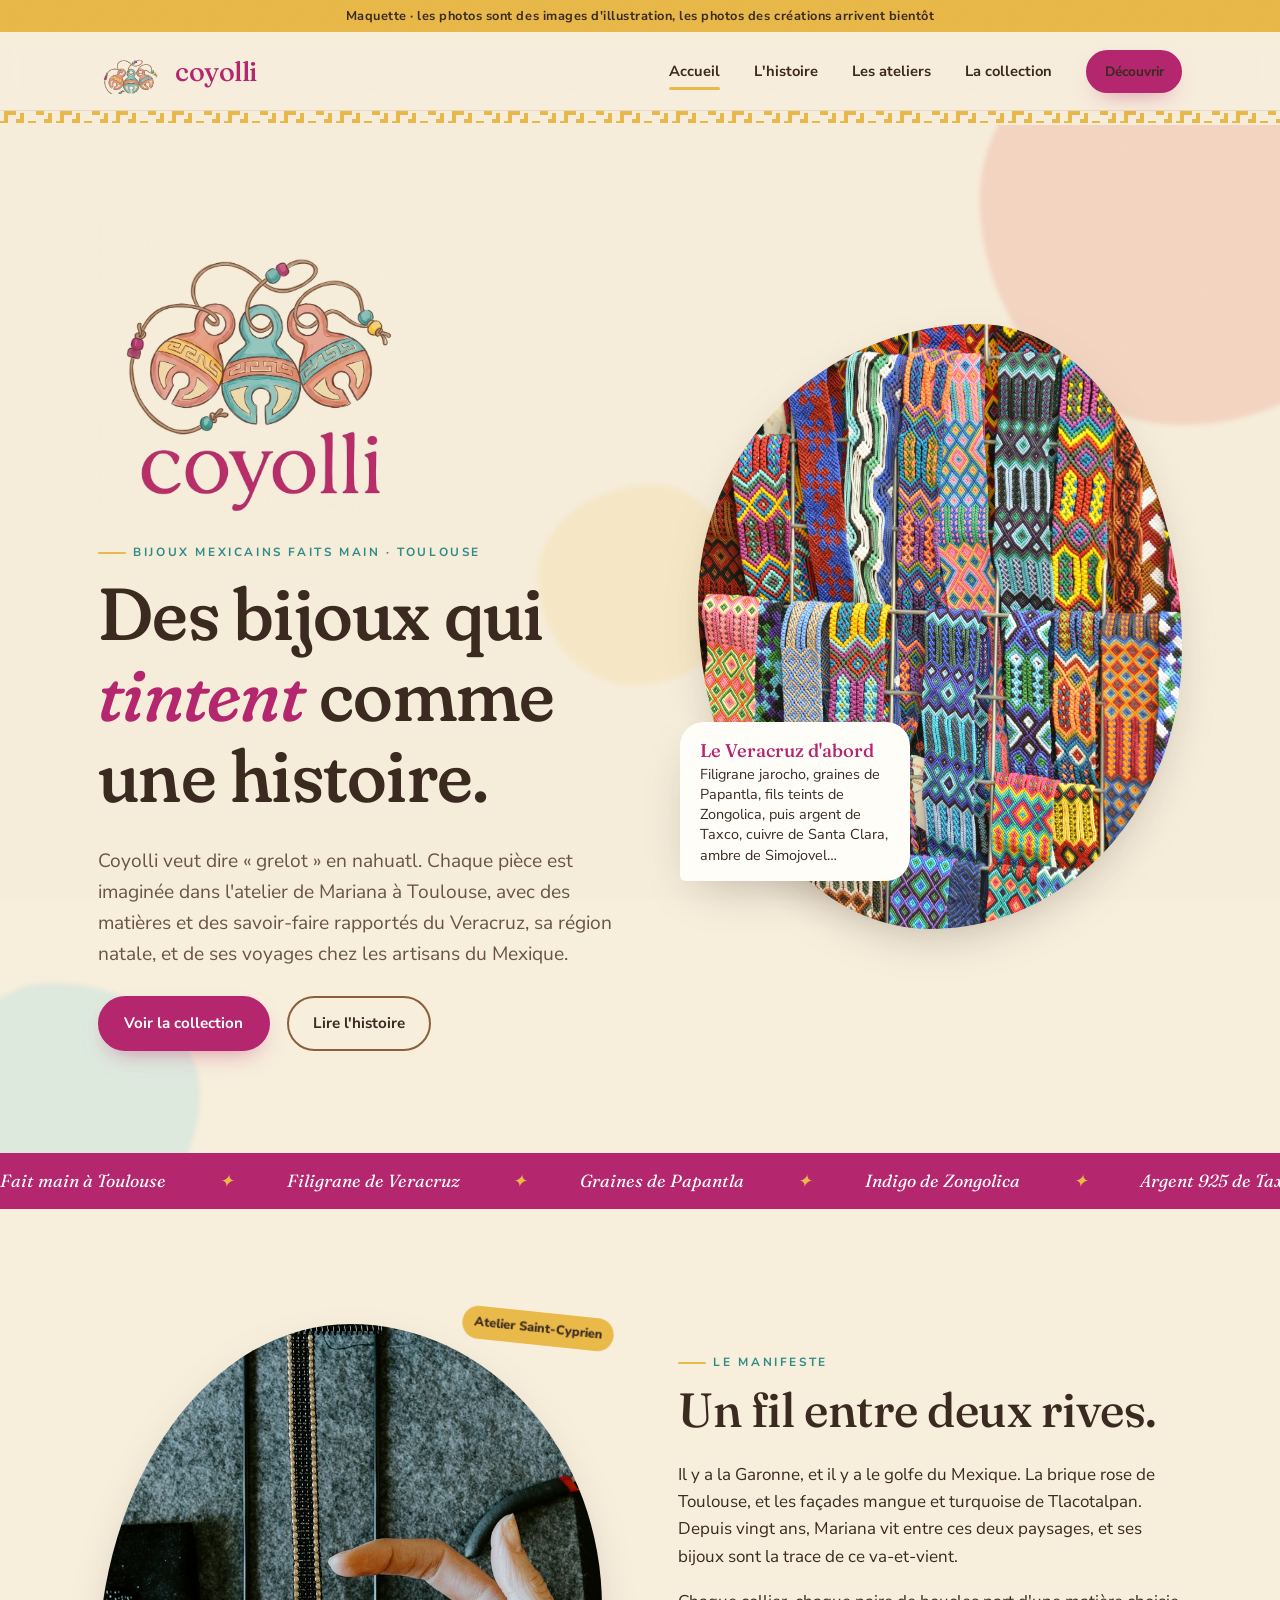
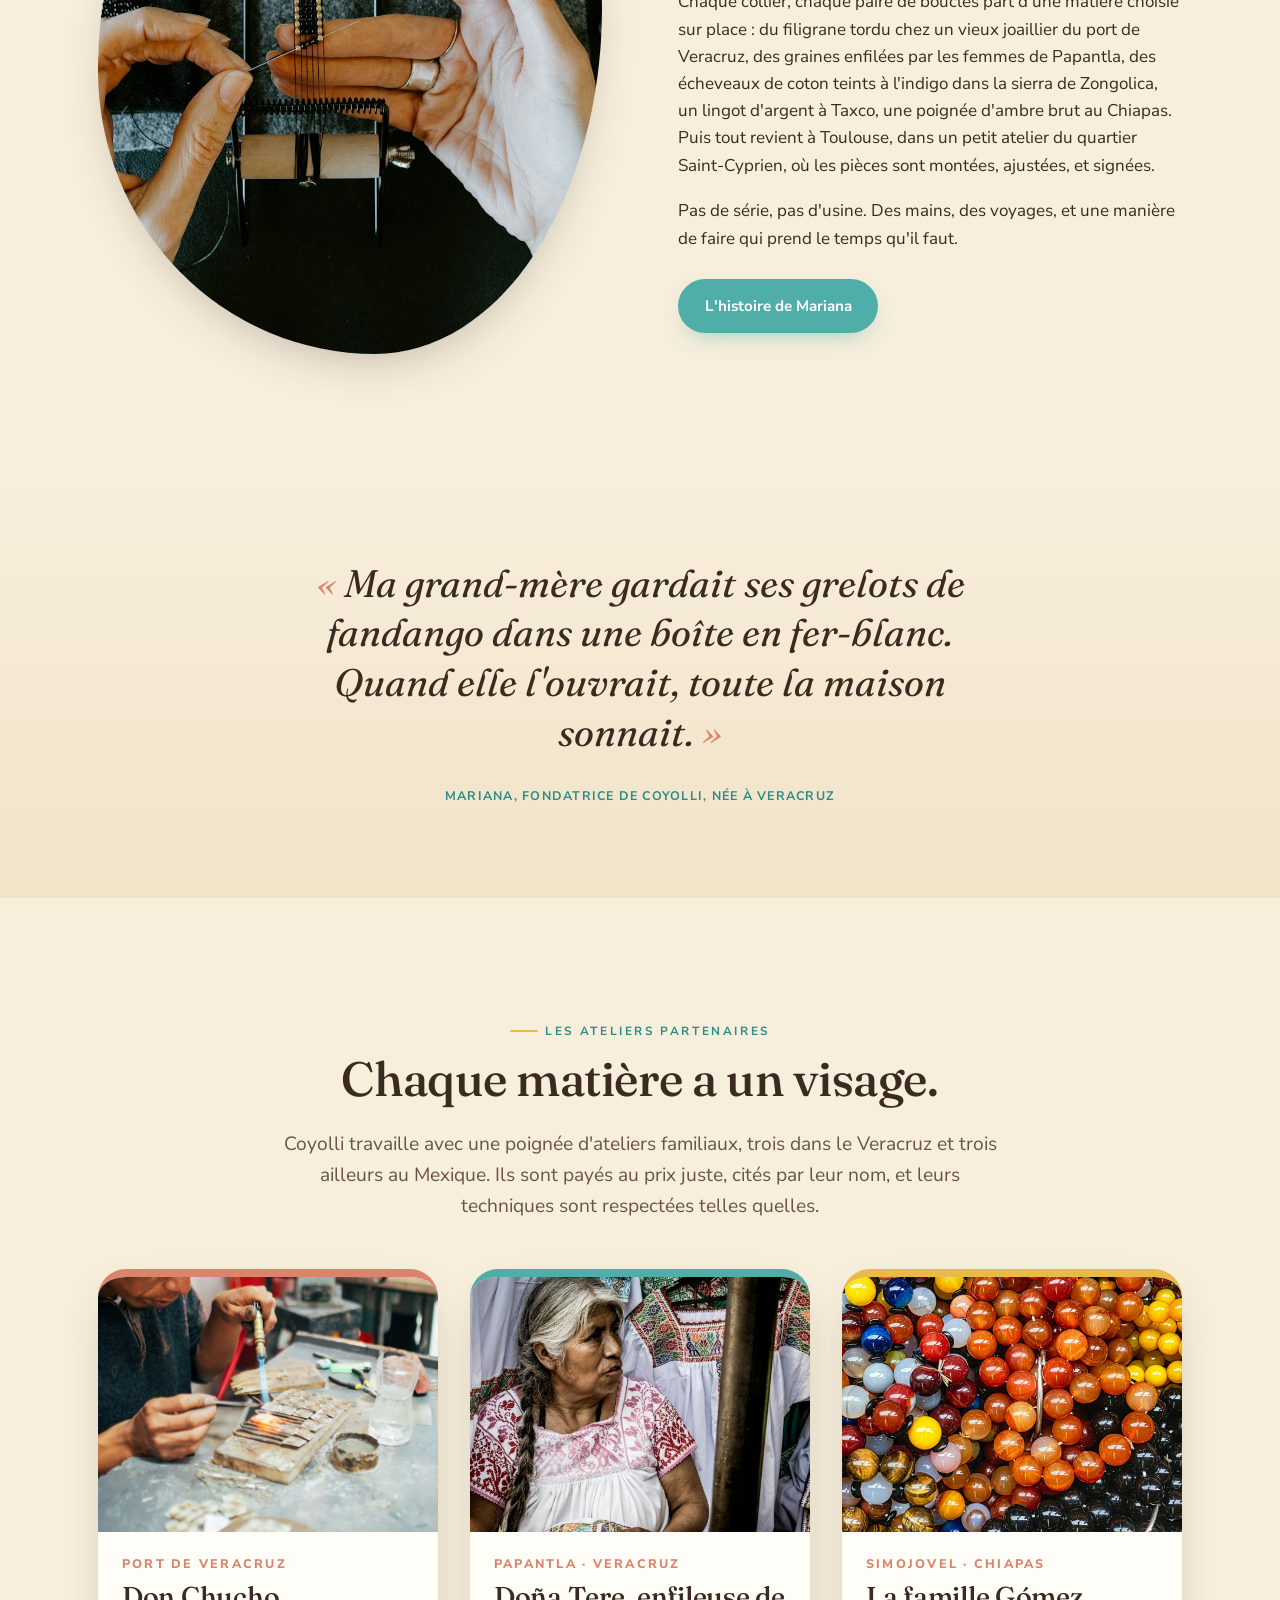
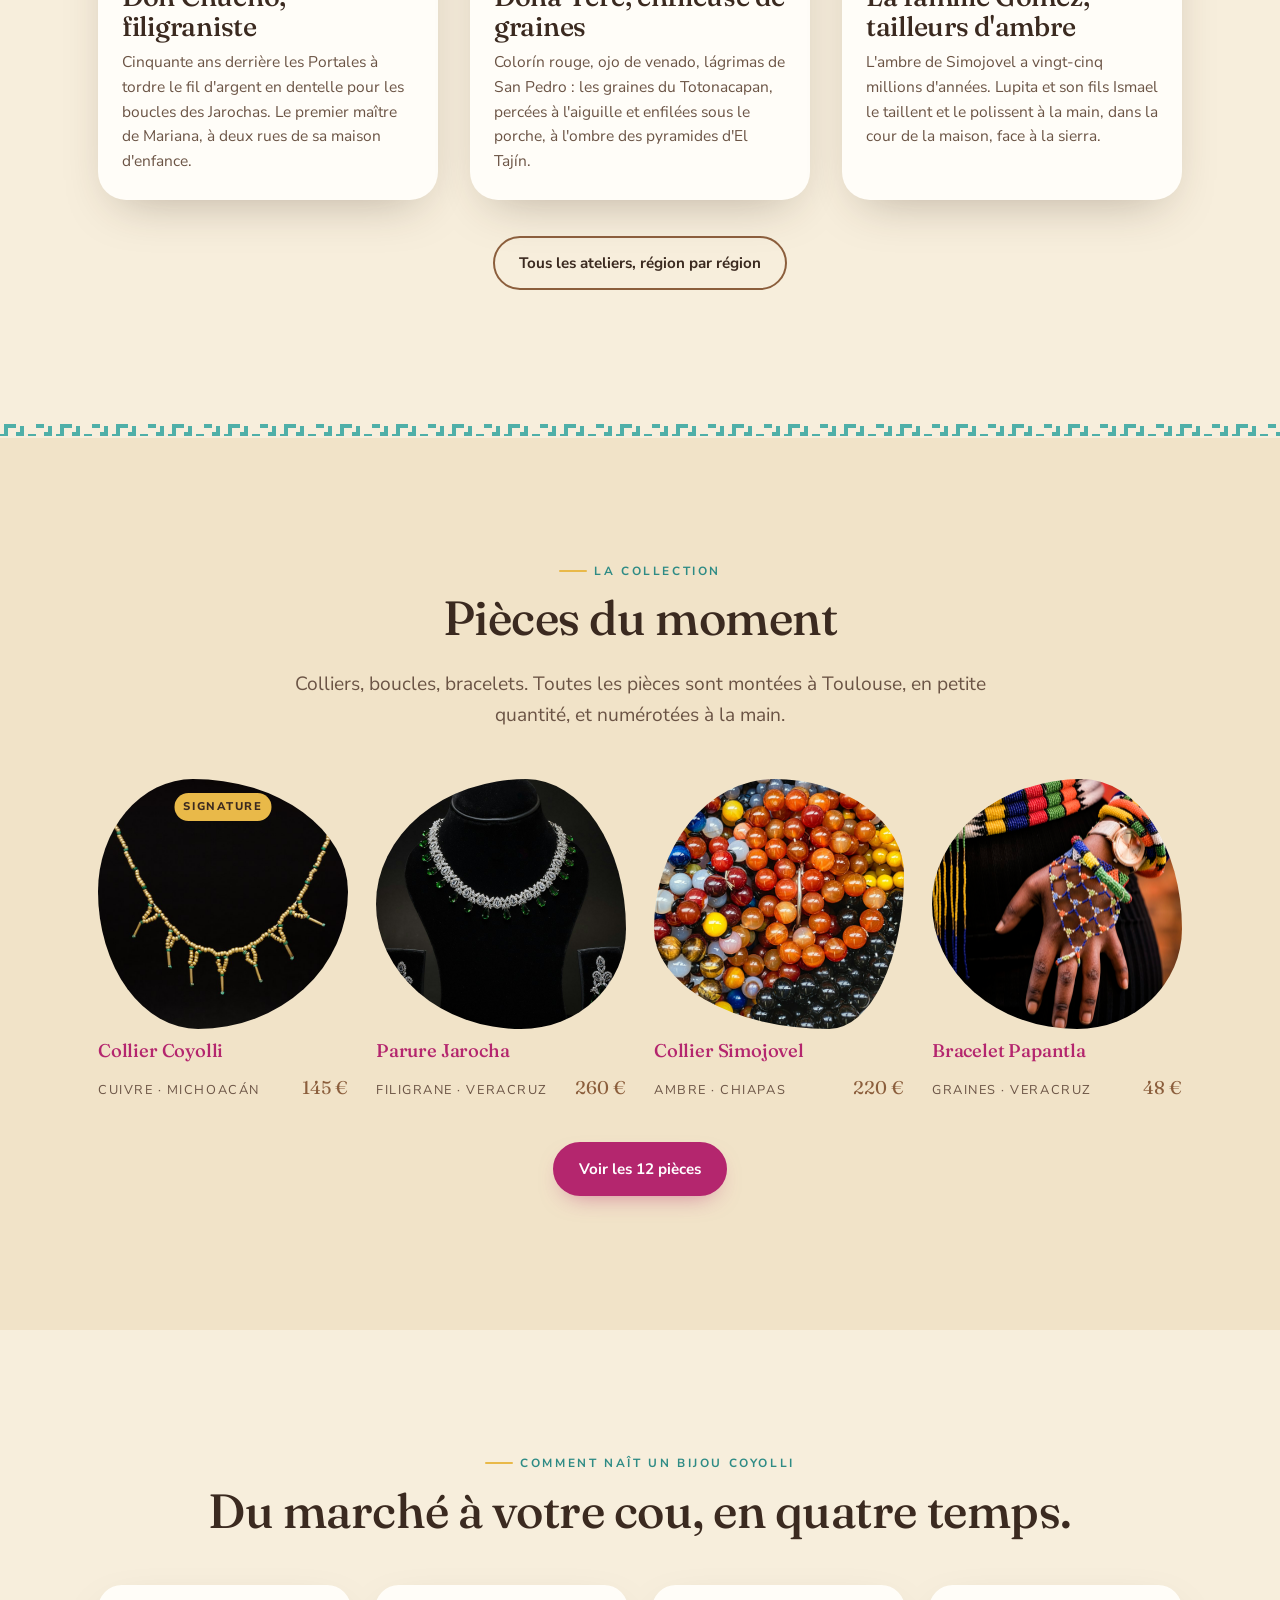
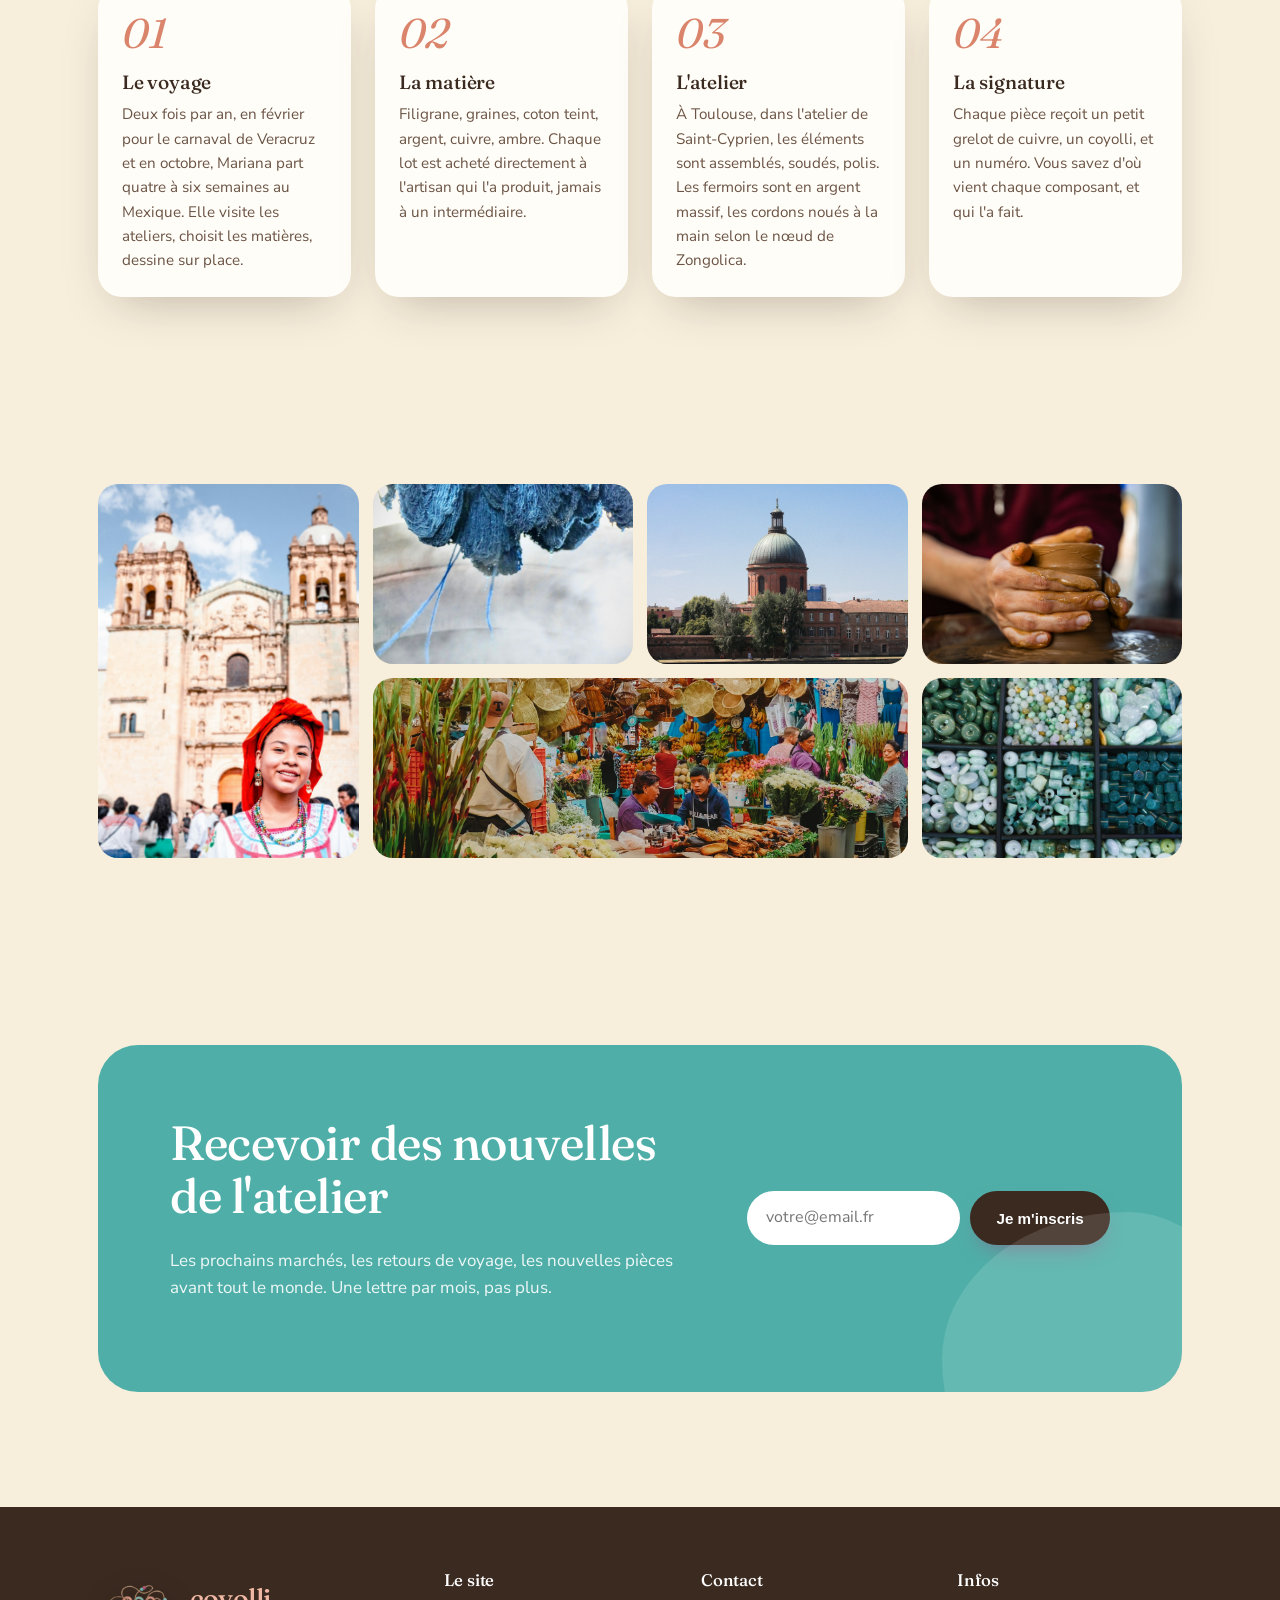
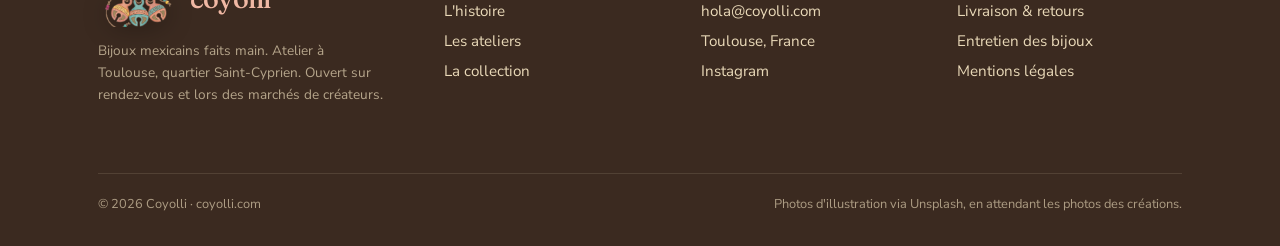
==== commit c3cf0b14: "Réorientation du récit et des ateliers vers le Veracruz" ====
--- a/index.html
+++ b/index.html
@@ -4,9 +4,9 @@
 <meta charset="utf-8">
 <meta name="viewport" content="width=device-width, initial-scale=1">
 <title>Coyolli · Bijoux mexicains faits main, de l'atelier de Mariana à Toulouse</title>
-<meta name="description" content="Coyolli, ce sont des bijoux nés entre Toulouse et le Mexique : argent de Taxco, ambre du Chiapas, perles wixárika, cuivre du Michoacán, assemblés à la main par Mariana dans son atelier de Saint-Cyprien.">
+<meta name="description" content="Coyolli, ce sont des bijoux nés entre Toulouse et le Veracruz : filigrane jarocho, graines de Papantla, fils teints de Zongolica, argent de Taxco, ambre du Chiapas, assemblés à la main par Mariana dans son atelier de Saint-Cyprien.">
 <meta property="og:title" content="Coyolli · Bijoux mexicains faits main">
-<meta property="og:description" content="Des bijoux qui racontent une histoire, de la Sierra Madre aux bords de la Garonne.">
+<meta property="og:description" content="Des bijoux qui racontent une histoire, du port de Veracruz aux bords de la Garonne.">
 <meta property="og:image" content="https://coyolli.com/assets/img/hero-textiles.jpg">
 <meta property="og:url" content="https://coyolli.com/">
 <link rel="icon" type="image/png" href="assets/favicon-64.png">
@@ -50,7 +50,7 @@
       <img class="hero__logo" src="assets/logo.png" alt="Coyolli, trois grelots de terre cuite et de turquoise reliés par un fil">
       <p class="eyebrow">Bijoux mexicains faits main · Toulouse</p>
       <h1>Des bijoux qui <em class="hl">tintent</em> comme une histoire.</h1>
-      <p class="lead">Coyolli veut dire « grelot » en nahuatl. Chaque pièce est imaginée dans l'atelier de Mariana à Toulouse, avec des matières et des savoir-faire rapportés de ses voyages chez les artisans du Mexique.</p>
+      <p class="lead">Coyolli veut dire « grelot » en nahuatl. Chaque pièce est imaginée dans l'atelier de Mariana à Toulouse, avec des matières et des savoir-faire rapportés du Veracruz, sa région natale, et de ses voyages chez les artisans du Mexique.</p>
       <div class="hero__actions">
         <a class="btn" href="collection.html">Voir la collection</a>
         <a class="btn btn--ghost" href="histoire.html">Lire l'histoire</a>
@@ -59,8 +59,8 @@
     <div class="hero__visual">
       <img src="assets/img/hero-textiles.jpg" alt="Perles, fils et tissages colorés d'un marché mexicain">
       <div class="hero__badge">
-        <strong>6 régions, 7 ateliers</strong>
-        Argent de Taxco, ambre de Simojovel, chaquira wixárika, cuivre de Santa Clara, coton teint à la cochenille…
+        <strong>Le Veracruz d'abord</strong>
+        Filigrane jarocho, graines de Papantla, fils teints de Zongolica, puis argent de Taxco, cuivre de Santa Clara, ambre de Simojovel…
       </div>
     </div>
   </div>
@@ -68,8 +68,8 @@
 
 <div class="marquee" aria-hidden="true">
   <div class="marquee__track">
-    <span>Fait main à Toulouse</span><span>Argent 925 de Taxco</span><span>Ambre de Simojovel</span><span>Perles wixárika</span><span>Cuivre martelé du Michoacán</span><span>Cochenille de Teotitlán</span>
-    <span>Fait main à Toulouse</span><span>Argent 925 de Taxco</span><span>Ambre de Simojovel</span><span>Perles wixárika</span><span>Cuivre martelé du Michoacán</span><span>Cochenille de Teotitlán</span>
+    <span>Fait main à Toulouse</span><span>Filigrane de Veracruz</span><span>Graines de Papantla</span><span>Indigo de Zongolica</span><span>Argent 925 de Taxco</span><span>Cuivre martelé du Michoacán</span><span>Ambre de Simojovel</span>
+    <span>Fait main à Toulouse</span><span>Filigrane de Veracruz</span><span>Graines de Papantla</span><span>Indigo de Zongolica</span><span>Argent 925 de Taxco</span><span>Cuivre martelé du Michoacán</span><span>Ambre de Simojovel</span>
   </div>
 </div>
 
@@ -83,8 +83,8 @@
     <div class="story__text">
       <p class="eyebrow">Le manifeste</p>
       <h2>Un fil entre deux rives.</h2>
-      <p>Il y a la Garonne, et il y a le Río Balsas. La brique rose de Toulouse, et la terre rouge d'Oaxaca. Depuis vingt ans, Mariana vit entre ces deux paysages, et ses bijoux sont la trace de ce va-et-vient.</p>
-      <p>Chaque collier, chaque paire de boucles part d'une matière choisie sur place : un lingot d'argent chez un orfèvre de Taxco, une poignée d'ambre brut à Simojovel, des écheveaux de coton teints à la cochenille dans la vallée de Oaxaca. Puis tout revient à Toulouse, dans un petit atelier du quartier Saint-Cyprien, où les pièces sont montées, ajustées, et signées.</p>
+      <p>Il y a la Garonne, et il y a le golfe du Mexique. La brique rose de Toulouse, et les façades mangue et turquoise de Tlacotalpan. Depuis vingt ans, Mariana vit entre ces deux paysages, et ses bijoux sont la trace de ce va-et-vient.</p>
+      <p>Chaque collier, chaque paire de boucles part d'une matière choisie sur place : du filigrane tordu chez un vieux joaillier du port de Veracruz, des graines enfilées par les femmes de Papantla, des écheveaux de coton teints à l'indigo dans la sierra de Zongolica, un lingot d'argent à Taxco, une poignée d'ambre brut au Chiapas. Puis tout revient à Toulouse, dans un petit atelier du quartier Saint-Cyprien, où les pièces sont montées, ajustées, et signées.</p>
       <p>Pas de série, pas d'usine. Des mains, des voyages, et une manière de faire qui prend le temps qu'il faut.</p>
       <a class="btn btn--turq" href="histoire.html">L'histoire de Mariana</a>
     </div>
@@ -94,8 +94,8 @@
 <!-- ============ COYOLLI, LE MOT ============ -->
 <section class="quote">
   <div class="wrap">
-    <blockquote>Ma grand-mère gardait ses grelots de danse dans une boîte en fer-blanc. Quand elle l'ouvrait, toute la maison sonnait.</blockquote>
-    <cite>Mariana, fondatrice de Coyolli</cite>
+    <blockquote>Ma grand-mère gardait ses grelots de fandango dans une boîte en fer-blanc. Quand elle l'ouvrait, toute la maison sonnait.</blockquote>
+    <cite>Mariana, fondatrice de Coyolli, née à Veracruz</cite>
   </div>
 </section>
 
@@ -105,23 +105,23 @@
     <div class="center reveal">
       <p class="eyebrow" style="justify-content:center">Les ateliers partenaires</p>
       <h2>Chaque matière a un visage.</h2>
-      <p class="lead">Coyolli travaille avec une poignée d'ateliers familiaux, rencontrés au fil des voyages. Ils sont payés au prix juste, cités par leur nom, et leurs techniques sont respectées telles quelles.</p>
+      <p class="lead">Coyolli travaille avec une poignée d'ateliers familiaux, trois dans le Veracruz et trois ailleurs au Mexique. Ils sont payés au prix juste, cités par leur nom, et leurs techniques sont respectées telles quelles.</p>
     </div>
     <div class="grid grid--3 reveal" style="margin-top:48px">
       <article class="card card--terra">
-        <div class="card__img"><img src="assets/img/silversmith-torch.jpg" alt="Orfèvre au chalumeau dans un atelier de Taxco"></div>
+        <div class="card__img"><img src="assets/img/silversmith-torch.jpg" alt="Joaillier au chalumeau dans son atelier de Veracruz"></div>
         <div class="card__body">
-          <span class="card__region">Taxco · Guerrero</span>
-          <h3>Don Efraín, orfèvre</h3>
-          <p>Troisième génération d'argentiers dans le barrio de la Garita. L'argent 925 est fondu, laminé et martelé à la main. C'est lui qui a appris à Mariana le repoussé.</p>
+          <span class="card__region">Port de Veracruz</span>
+          <h3>Don Chucho, filigraniste</h3>
+          <p>Cinquante ans derrière les Portales à tordre le fil d'argent en dentelle pour les boucles des Jarochas. Le premier maître de Mariana, à deux rues de sa maison d'enfance.</p>
         </div>
       </article>
       <article class="card card--turq">
-        <div class="card__img"><img src="assets/img/woman-braids.jpg" alt="Artisane aux tresses grises, en huipil brodé"></div>
+        <div class="card__img"><img src="assets/img/woman-braids.jpg" alt="Artisane totonaque aux tresses grises, en blouse brodée"></div>
         <div class="card__body">
-          <span class="card__region">San Andrés Cohamiata · Jalisco</span>
-          <h3>Rosalba, perlière wixárika</h3>
-          <p>Perles de verre posées une à une sur la cire d'abeille et le fil. Chaque motif, cerf, peyotl, maïs, raconte une part de la cosmogonie huichole.</p>
+          <span class="card__region">Papantla · Veracruz</span>
+          <h3>Doña Tere, enfileuse de graines</h3>
+          <p>Colorín rouge, ojo de venado, lágrimas de San Pedro : les graines du Totonacapan, percées à l'aiguille et enfilées sous le porche, à l'ombre des pyramides d'El Tajín.</p>
         </div>
       </article>
       <article class="card card--mustard">
@@ -153,20 +153,20 @@
         <h3>Collier Coyolli</h3>
         <div class="product__meta"><span class="product__origin">Cuivre · Michoacán</span><span class="product__price">145 €</span></div>
       </a>
-      <a class="product" href="collection.html#xochitl">
-        <div class="product__img"><img src="assets/img/p-necklace-silver-green.jpg" alt="Collier Xóchitl"></div>
-        <h3>Collier Xóchitl</h3>
-        <div class="product__meta"><span class="product__origin">Argent · Taxco</span><span class="product__price">189 €</span></div>
+      <a class="product" href="collection.html#jarocha">
+        <div class="product__img"><img src="assets/img/p-set.jpg" alt="Parure Jarocha"></div>
+        <h3>Parure Jarocha</h3>
+        <div class="product__meta"><span class="product__origin">Filigrane · Veracruz</span><span class="product__price">260 €</span></div>
       </a>
       <a class="product" href="collection.html#simojovel">
         <div class="product__img"><img src="assets/img/amber-beads.jpg" alt="Collier Simojovel"></div>
         <h3>Collier Simojovel</h3>
         <div class="product__meta"><span class="product__origin">Ambre · Chiapas</span><span class="product__price">220 €</span></div>
       </a>
-      <a class="product" href="collection.html#wirikuta">
-        <div class="product__img"><img src="assets/img/p-bracelet-beads.jpg" alt="Bracelets Wirikuta"></div>
-        <h3>Bracelet Wirikuta</h3>
-        <div class="product__meta"><span class="product__origin">Chaquira · Jalisco</span><span class="product__price">68 €</span></div>
+      <a class="product" href="collection.html#papantla">
+        <div class="product__img"><img src="assets/img/p-bracelet-beads.jpg" alt="Bracelet Papantla"></div>
+        <h3>Bracelet Papantla</h3>
+        <div class="product__meta"><span class="product__origin">Graines · Veracruz</span><span class="product__price">48 €</span></div>
       </a>
     </div>
     <p class="center" style="margin-top:40px"><a class="btn" href="collection.html">Voir les 12 pièces</a></p>
@@ -181,9 +181,9 @@
       <h2>Du marché à votre cou, en quatre temps.</h2>
     </div>
     <div class="steps reveal" style="margin-top:48px">
-      <div class="step"><h3>Le voyage</h3><p>Deux fois par an, en février et en octobre, Mariana part quatre à six semaines au Mexique. Elle visite les ateliers, choisit les matières, dessine sur place.</p></div>
-      <div class="step"><h3>La matière</h3><p>Argent, cuivre, ambre, jade, coton teint. Chaque lot est acheté directement à l'artisan qui l'a produit, jamais à un intermédiaire.</p></div>
-      <div class="step"><h3>L'atelier</h3><p>À Toulouse, dans l'atelier de Saint-Cyprien, les éléments sont assemblés, soudés, polis. Les fermoirs sont en argent massif, les cordons noués à la main.</p></div>
+      <div class="step"><h3>Le voyage</h3><p>Deux fois par an, en février pour le carnaval de Veracruz et en octobre, Mariana part quatre à six semaines au Mexique. Elle visite les ateliers, choisit les matières, dessine sur place.</p></div>
+      <div class="step"><h3>La matière</h3><p>Filigrane, graines, coton teint, argent, cuivre, ambre. Chaque lot est acheté directement à l'artisan qui l'a produit, jamais à un intermédiaire.</p></div>
+      <div class="step"><h3>L'atelier</h3><p>À Toulouse, dans l'atelier de Saint-Cyprien, les éléments sont assemblés, soudés, polis. Les fermoirs sont en argent massif, les cordons noués à la main selon le nœud de Zongolica.</p></div>
       <div class="step"><h3>La signature</h3><p>Chaque pièce reçoit un petit grelot de cuivre, un coyolli, et un numéro. Vous savez d'où vient chaque composant, et qui l'a fait.</p></div>
     </div>
   </div>
@@ -193,10 +193,10 @@
 <section class="section--tight">
   <div class="wrap">
     <div class="mosaic reveal">
-      <img class="tall" src="assets/img/oaxaca-church.jpg" alt="Jeune femme en tenue traditionnelle devant l'église Santo Domingo à Oaxaca">
+      <img class="tall" src="assets/img/oaxaca-church.jpg" alt="Jeune femme en tenue de fête devant une église baroque">
       <img src="assets/img/indigo-dye.jpg" alt="Écheveaux de laine trempés dans un bain d'indigo">
       <img src="assets/img/toulouse-grave.jpg" alt="Le dôme de la Grave à Toulouse, vu depuis la Garonne">
-      <img class="wide" src="assets/img/market-oaxaca.jpg" alt="Marché de fleurs et d'artisanat à Oaxaca">
+      <img class="wide" src="assets/img/market-oaxaca.jpg" alt="Marché de fleurs et d'artisanat">
       <img src="assets/img/potter-hands.jpg" alt="Mains façonnant la terre">
       <img src="assets/img/jade-beads.jpg" alt="Perles de jade vert">
     </div>
